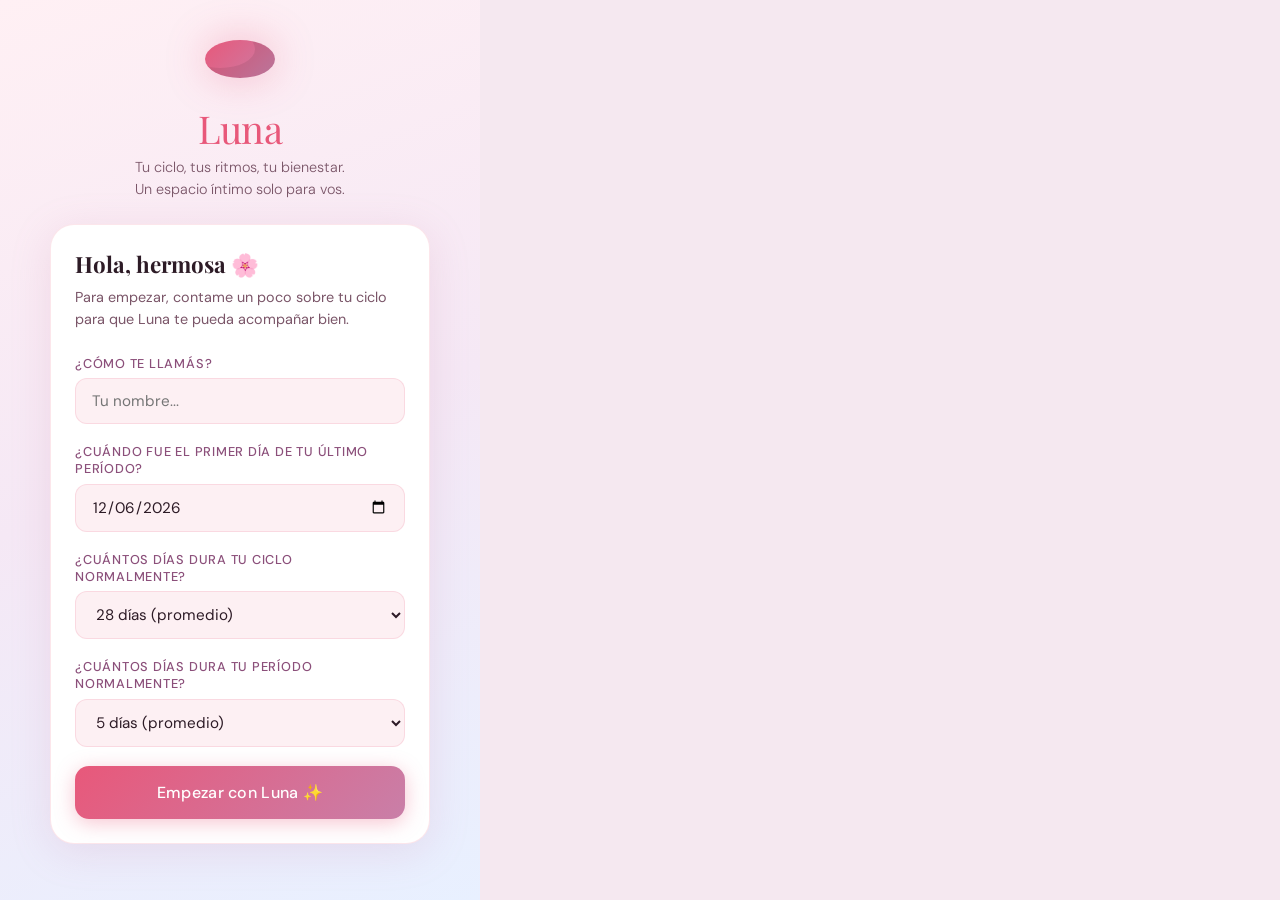
==== Downloads/luna-ciclo-app-main/index.html @ 4fe3a118 "añadimos descripcion en readme" ====
<!DOCTYPE html>
<html lang="es">
<head>
<meta charset="UTF-8">
<meta name="viewport" content="width=device-width, initial-scale=1.0, maximum-scale=1.0">
<title>Luna — Tu ciclo, tu mundo</title>
<link href="https://fonts.googleapis.com/css2?family=Playfair+Display:ital,wght@0,400;0,600;1,400&family=DM+Sans:wght@300;400;500&display=swap" rel="stylesheet">
<style>
  :root {
    --rose: #E8587A;
    --rose-light: #F2A0B4;
    --rose-pale: #FDF0F3;
    --mauve: #C97FA8;
    --mauve-deep: #8B4F7A;
    --cream: #FFF8F5;
    --warm-white: #FFFBF9;
    --text: #2D1B26;
    --text-muted: #7A5568;
    --gold: #D4A85B;
    --teal: #5BA8A0;
    --teal-light: #A8D5D1;
    --border: rgba(232,88,122,0.15);
    --shadow: 0 8px 40px rgba(201,127,168,0.18);
    --shadow-sm: 0 2px 12px rgba(201,127,168,0.12);
  }

  * { margin: 0; padding: 0; box-sizing: border-box; }

  body {
    font-family: 'DM Sans', sans-serif;
    background: var(--cream);
    color: var(--text);
    min-height: 100vh;
    overflow-x: hidden;
  }

  /* ---- SPLASH / ONBOARDING ---- */
  #splash {
    position: fixed; inset: 0;
    background: linear-gradient(160deg, #FFF0F4 0%, #F5E8F5 50%, #E8F0FF 100%);
    display: flex; flex-direction: column;
    align-items: center; justify-content: flex-start;
    z-index: 1000; padding: 1.5rem 1.2rem 2rem;
    overflow-y: auto;
    animation: fadeIn 0.6s ease;
  }
  #splash.hidden { display: none; }

  .splash-moon {
    width: 70px; height: 70px; margin-top: 1rem;
    background: linear-gradient(135deg, #E8587A, #C97FA8);
    border-radius: 50%;
    position: relative; margin-bottom: 1.5rem;
    box-shadow: 0 0 40px rgba(232,88,122,0.35), inset -20px -10px 0 rgba(0,0,0,0.08);
    animation: pulse 3s ease-in-out infinite;
  }
  @keyframes pulse { 0%,100%{transform:scale(1);box-shadow:0 0 40px rgba(232,88,122,.35),inset -20px -10px 0 rgba(0,0,0,.08)} 50%{transform:scale(1.04);box-shadow:0 0 60px rgba(232,88,122,.5),inset -20px -10px 0 rgba(0,0,0,.08)} }

  .splash-title { font-family: 'Playfair Display', serif; font-size: 2.4rem; color: var(--rose); letter-spacing: -0.02em; margin-bottom: 0.2rem; }
  .splash-sub { color: var(--text-muted); font-size: 0.9rem; font-weight: 300; margin-bottom: 1.5rem; text-align: center; line-height: 1.5; }

  .onboarding-card {
    background: white; border-radius: 24px; padding: 1.5rem;
    width: 100%; max-width: 380px;
    box-shadow: var(--shadow);
    border: 1px solid var(--border);
    margin-bottom: 1.5rem;
  }
  .onboarding-card h2 { font-family: 'Playfair Display', serif; font-size: 1.4rem; margin-bottom: 0.5rem; color: var(--text); }
  .onboarding-card p { color: var(--text-muted); font-size: 0.9rem; margin-bottom: 1.5rem; line-height: 1.5; }

  .input-group { margin-bottom: 1.2rem; }
  .input-group label { display: block; font-size: 0.8rem; font-weight: 500; color: var(--mauve-deep); margin-bottom: 0.4rem; text-transform: uppercase; letter-spacing: 0.06em; }
  .input-group input, .input-group select {
    width: 100%; padding: 0.75rem 1rem;
    border: 1.5px solid var(--border); border-radius: 12px;
    font-family: 'DM Sans', sans-serif; font-size: 0.95rem;
    color: var(--text); background: var(--rose-pale);
    outline: none; transition: border 0.2s;
  }
  .input-group input:focus, .input-group select:focus { border-color: var(--rose); background: white; }

  .btn-primary {
    width: 100%; padding: 1rem; border: none; border-radius: 14px;
    background: linear-gradient(135deg, var(--rose), var(--mauve));
    color: white; font-family: 'DM Sans', sans-serif; font-size: 1rem; font-weight: 500;
    cursor: pointer; transition: all 0.25s; letter-spacing: 0.02em;
    box-shadow: 0 4px 20px rgba(232,88,122,0.35);
  }
  .btn-primary:hover { transform: translateY(-2px); box-shadow: 0 8px 28px rgba(232,88,122,0.45); }
  .btn-primary:active { transform: translateY(0); }

  /* ---- MAIN APP ---- */
  #app { display: none; min-height: 100vh; padding-bottom: 90px; }
  #app.visible { display: block; }

  /* TOP BAR */
  .topbar {
    background: white; padding: 0.9rem 1.2rem 0.8rem;
    border-bottom: 1px solid var(--border);
    position: sticky; top: 0; z-index: 100;
    display: flex; align-items: center; justify-content: space-between;
    width: 100%;
  }
  .topbar-left { display: flex; align-items: center; gap: 0.7rem; }
  .topbar-moon { width: 34px; height: 34px; background: linear-gradient(135deg,var(--rose),var(--mauve)); border-radius: 50%; box-shadow: inset -8px -4px 0 rgba(0,0,0,0.1); }
  .topbar-title { font-family: 'Playfair Display', serif; font-size: 1.4rem; color: var(--rose); }
  .topbar-right { font-size: 0.8rem; color: var(--text-muted); text-align: right; line-height: 1.3; }
  .topbar-day { font-weight: 600; color: var(--mauve-deep); font-size: 0.95rem; }

  /* TABS */
  .tabs {
    display: flex; background: white; border-bottom: 1px solid var(--border);
    width: 100%;
  }
  .tab {
    flex: 1; display: flex; align-items: center; justify-content: center; gap: 0.4rem;
    padding: 0.75rem 0.4rem; font-size: 0.78rem; font-weight: 500;
    color: var(--text-muted); border: none; background: none; cursor: pointer;
    border-bottom: 2.5px solid transparent; transition: all 0.2s; white-space: nowrap;
    outline: none; -webkit-tap-highlight-color: transparent;
  }
  .tab .tab-icon { display: flex; align-items: center; }
  .tab .tab-icon svg { width: 18px; height: 18px; stroke: var(--text-muted); stroke-width: 1.8; fill: none; transition: stroke 0.2s; }
  .tab.active { color: var(--rose); border-bottom-color: var(--rose); background: none; }
  .tab.active .tab-icon svg { stroke: var(--rose); }
  .tab:focus { outline: none; background: none; }
  .tab:focus-visible { outline: none; background: none; }
  @media (max-width: 430px) {
    .tab { flex-direction: column; gap: 0.15rem; padding: 0.55rem 0.2rem 0.45rem; }
    .tab .tab-label { font-size: 0.62rem; letter-spacing: 0.01em; }
    .tab .tab-icon svg { width: 20px; height: 20px; }
  }

  /* SECTIONS */
  .section { display: none; padding: 1.2rem 1.2rem; animation: slideUp 0.3s ease; }
  .section.active { display: block; }
  @keyframes slideUp { from{opacity:0;transform:translateY(10px)} to{opacity:1;transform:translateY(0)} }
  @keyframes fadeIn { from{opacity:0} to{opacity:1} }

  /* CARDS */
  .card {
    background: white; border-radius: 20px; padding: 1.4rem;
    margin-bottom: 1rem; box-shadow: var(--shadow-sm);
    border: 1px solid var(--border);
  }
  .card-title { font-family: 'Playfair Display', serif; font-size: 1.1rem; color: var(--text); margin-bottom: 0.8rem; display: flex; align-items: center; gap: 0.5rem; }
  .card-title .emoji { font-size: 1.2rem; }

  /* CYCLE RING */
  .cycle-visual {
    display: flex; justify-content: center; align-items: center;
    padding: 0.2rem 0 0;
  }
  .cycle-ring-wrap { position: relative; width: 140px; height: 140px; flex-shrink: 0; }
  .cycle-ring-wrap svg { width: 140px; height: 140px; transform: rotate(-90deg); display: block; }
  .cycle-center {
    position: absolute; inset: 0; display: flex; flex-direction: column;
    align-items: center; justify-content: center; text-align: center;
  }
  .cycle-day-num { font-family: 'Playfair Display', serif; font-size: 1.7rem; color: var(--rose); line-height: 1; }
  .cycle-day-label { font-size: 0.65rem; color: var(--text-muted); font-weight: 500; text-transform: uppercase; letter-spacing: 0.08em; }
  .cycle-phase-badge {
    display: inline-block; padding: 0.25rem 0.9rem;
    border-radius: 20px; font-size: 0.78rem; font-weight: 500;
    text-align: center; margin: 0.3rem auto; letter-spacing: 0.04em;
  }

  /* PHASE COLORS */
  .phase-menstrual { background: #FFE8EC; color: #C0425E; }
  .phase-folicular { background: #FFF0E0; color: #B87020; }
  .phase-ovulacion { background: #E8F8F0; color: #2A8056; }
  .phase-lutea { background: #F0E8FF; color: #6040A0; }

  /* PREDICTION STRIP */
  .prediction-strip {
    display: flex; gap: 0.4rem; overflow-x: auto; padding: 0.5rem 0;
    scrollbar-width: none;
  }
  .prediction-strip::-webkit-scrollbar { display: none; }
  .pred-day {
    flex-shrink: 0; width: 46px; height: 60px;
    border-radius: 12px; display: flex; flex-direction: column;
    align-items: center; justify-content: center; gap: 0.15rem;
    font-size: 0.7rem; cursor: pointer; transition: transform 0.15s;
    border: 2px solid transparent;
  }
  .pred-day:hover { transform: scale(1.05); }
  .pred-day.today { border-color: var(--rose); }
  .pred-day .pd-num { font-weight: 600; font-size: 0.85rem; }
  .pred-day .pd-dot { width: 6px; height: 6px; border-radius: 50%; }
  .pred-menstrual { background: #FFE8EC; }
  .pred-folicular { background: #FFF5E8; }
  .pred-ovulacion { background: #E8F5EE; }
  .pred-lutea { background: #F2EEFF; }
  .pred-fertile { background: #E0F8F0; border-color: #2A8056 !important; }

  /* SYMPTOM GRID */
  .symptom-grid { display: grid; grid-template-columns: repeat(3, 1fr); gap: 0.6rem; }
  .symptom-btn {
    padding: 0.7rem 0.3rem; border-radius: 14px; border: 1.5px solid var(--border);
    background: var(--rose-pale); text-align: center; cursor: pointer;
    font-size: 0.75rem; color: var(--text-muted); transition: all 0.2s;
    font-family: 'DM Sans', sans-serif;
  }
  .symptom-btn .sym-icon { font-size: 1.4rem; display: block; margin-bottom: 0.2rem; }
  .symptom-btn.selected { background: var(--rose); border-color: var(--rose); color: white; }
  .symptom-btn:hover:not(.selected) { border-color: var(--rose-light); }

  /* MOOD */
  .mood-row { display: flex; justify-content: space-around; padding: 0.5rem 0; }
  .mood-btn { display: flex; flex-direction: column; align-items: center; gap: 0.3rem; cursor: pointer; padding: 0.5rem; border-radius: 12px; transition: all 0.2s; border: 2px solid transparent; }
  .mood-btn .mood-icon { font-size: 2rem; }
  .mood-btn .mood-label { font-size: 0.65rem; color: var(--text-muted); font-weight: 500; }
  .mood-btn.selected { background: var(--rose-pale); border-color: var(--rose); }

  /* FLOW */
  .flow-row { display: flex; gap: 0.6rem; }
  .flow-btn { flex: 1; padding: 0.7rem; border-radius: 12px; border: 1.5px solid var(--border); background: var(--rose-pale); text-align: center; cursor: pointer; font-size: 0.8rem; color: var(--text-muted); transition: all 0.2s; font-family: 'DM Sans', sans-serif; }
  .flow-btn.selected { background: var(--rose); border-color: var(--rose); color: white; }

  /* NOTES */
  .notes-area {
    width: 100%; border: 1.5px solid var(--border); border-radius: 12px;
    padding: 0.8rem; font-family: 'DM Sans', sans-serif; font-size: 0.9rem;
    resize: none; outline: none; color: var(--text); background: var(--rose-pale);
    transition: border 0.2s;
  }
  .notes-area:focus { border-color: var(--rose); background: white; }

  /* SAVE BTN */
  .btn-save {
    width: 100%; padding: 0.9rem; border: none; border-radius: 14px;
    background: linear-gradient(135deg, var(--rose), var(--mauve));
    color: white; font-family: 'DM Sans', sans-serif; font-size: 0.95rem; font-weight: 500;
    cursor: pointer; transition: all 0.2s; margin-top: 0.5rem;
    box-shadow: 0 4px 16px rgba(232,88,122,0.3);
  }
  .btn-save:hover { transform: translateY(-1px); }

  /* AI CHAT */
  .ai-chat-wrap { display: flex; flex-direction: column; height: calc(100vh - 180px); }
  .chat-messages { flex: 1; overflow-y: auto; display: flex; flex-direction: column; gap: 0.8rem; padding: 0.5rem 0; scrollbar-width: thin; scrollbar-color: var(--rose-light) transparent; }
  .msg { max-width: 88%; padding: 0.9rem 1.1rem; border-radius: 18px; font-size: 0.88rem; line-height: 1.55; }
  .msg.ai { background: white; border: 1px solid var(--border); color: var(--text); border-radius: 18px 18px 18px 4px; align-self: flex-start; box-shadow: var(--shadow-sm); }
  .msg.user { background: linear-gradient(135deg,var(--rose),var(--mauve)); color: white; border-radius: 18px 18px 4px 18px; align-self: flex-end; }
  .msg.ai .ai-label { font-size: 0.7rem; color: var(--rose); font-weight: 600; text-transform: uppercase; letter-spacing: 0.08em; margin-bottom: 0.3rem; display: flex; align-items: center; gap: 0.3rem; }
  .typing { display: flex; gap: 4px; align-items: center; padding: 0.6rem 0.8rem; }
  .typing span { width: 7px; height: 7px; background: var(--rose-light); border-radius: 50%; animation: bounce 1.2s infinite; }
  .typing span:nth-child(2) { animation-delay: 0.2s; }
  .typing span:nth-child(3) { animation-delay: 0.4s; }
  @keyframes bounce { 0%,60%,100%{transform:translateY(0)} 30%{transform:translateY(-8px)} }

  .chat-input-wrap { display: flex; gap: 0.6rem; padding-top: 0.8rem; border-top: 1px solid var(--border); }
  .chat-input {
    flex: 1; padding: 0.75rem 1rem; border: 1.5px solid var(--border); border-radius: 50px;
    font-family: 'DM Sans', sans-serif; font-size: 0.9rem; outline: none;
    color: var(--text); background: var(--rose-pale); transition: border 0.2s;
  }
  .chat-input:focus { border-color: var(--rose); background: white; }
  .chat-send {
    width: 44px; height: 44px; border-radius: 50%; border: none;
    background: linear-gradient(135deg,var(--rose),var(--mauve));
    color: white; font-size: 1.1rem; cursor: pointer; transition: transform 0.15s;
    display: flex; align-items: center; justify-content: center;
    box-shadow: 0 3px 12px rgba(232,88,122,0.4);
    flex-shrink: 0;
  }
  .chat-send:hover { transform: scale(1.08); }

  /* QUICK QUESTIONS */
  .quick-qs { display: flex; flex-wrap: wrap; gap: 0.5rem; margin-bottom: 0.8rem; }
  .quick-q { padding: 0.4rem 0.85rem; border-radius: 20px; border: 1.5px solid var(--rose-light); background: var(--rose-pale); font-size: 0.75rem; color: var(--rose); cursor: pointer; transition: all 0.2s; font-family: 'DM Sans', sans-serif; }
  .quick-q:hover { background: var(--rose); color: white; border-color: var(--rose); }

  /* CALENDAR */
  .cal-header { display: flex; align-items: center; justify-content: space-between; margin-bottom: 1rem; }
  .cal-nav { background: none; border: 1.5px solid var(--border); border-radius: 8px; width: 32px; height: 32px; cursor: pointer; font-size: 1rem; color: var(--text-muted); display: flex; align-items: center; justify-content: center; transition: all 0.2s; }
  .cal-nav:hover { border-color: var(--rose); color: var(--rose); }
  .cal-month { font-family: 'Playfair Display', serif; font-size: 1.1rem; }
  .cal-grid { display: grid; grid-template-columns: repeat(7, 1fr); gap: 0.25rem; }
  .cal-dow { text-align: center; font-size: 0.7rem; font-weight: 600; color: var(--text-muted); padding: 0.3rem 0; text-transform: uppercase; letter-spacing: 0.05em; }
  .cal-d {
    aspect-ratio: 1; border-radius: 50%; display: flex; align-items: center; justify-content: center;
    font-size: 0.8rem; cursor: pointer; transition: all 0.2s; position: relative;
  }
  .cal-d:hover { background: var(--rose-pale); }
  .cal-d.today { font-weight: 700; color: var(--rose); }
  .cal-d.today::after { content:''; position:absolute; bottom:3px; left:50%; transform:translateX(-50%); width:5px; height:5px; border-radius:50%; background:var(--rose); }
  .cal-d.menstrual { background: #FFE0E8; color: #C0425E; border-radius: 50%; }
  .cal-d.ovulacion { background: #D8F5EB; color: #2A8056; }
  .cal-d.fertile { background: #EAF8F3; color: #3AA070; }
  .cal-d.lutea { background: #EEE8FF; color: #6040A0; }
  .cal-d.folicular { background: #FFF3E0; color: #B87020; }
  .cal-d.empty { pointer-events: none; }

  /* LEGEND */
  .legend { display: flex; flex-wrap: wrap; gap: 0.6rem; margin-top: 0.8rem; }
  .legend-item { display: flex; align-items: center; gap: 0.35rem; font-size: 0.72rem; color: var(--text-muted); }
  .legend-dot { width: 10px; height: 10px; border-radius: 50%; }

  /* BOTTOM NAV */
  .bottom-nav {
    position: fixed; bottom: 0; left: 0; right: 0;
    background: white; border-top: 1px solid var(--border);
    display: flex; align-items: center; justify-content: space-around;
    padding: 0.6rem 0 max(0.6rem, env(safe-area-inset-bottom));
    z-index: 100; box-shadow: 0 -4px 20px rgba(201,127,168,0.1);
  }
  .nav-btn { display: flex; flex-direction: column; align-items: center; gap: 0.2rem; padding: 0.3rem 0.8rem; cursor: pointer; border: none; background: none; }
  .nav-btn .nav-icon { font-size: 1.4rem; }
  .nav-btn .nav-label { font-size: 0.65rem; color: var(--text-muted); font-weight: 500; font-family: 'DM Sans', sans-serif; }
  .nav-btn.active .nav-label { color: var(--rose); }
  .nav-btn.active .nav-icon { filter: saturate(2); }

  /* INSIGHTS */
  .insight-row { display: flex; gap: 0.7rem; margin-bottom: 0.7rem; }
  .insight-box { flex: 1; background: var(--rose-pale); border-radius: 14px; padding: 1rem; text-align: center; }
  .insight-box .ib-val { font-family: 'Playfair Display', serif; font-size: 1.8rem; color: var(--rose); }
  .insight-box .ib-label { font-size: 0.72rem; color: var(--text-muted); margin-top: 0.2rem; }

  .tip-card { background: linear-gradient(135deg, #FFF0F8, #F5EEFF); border-radius: 16px; padding: 1.1rem; border: 1px solid rgba(201,127,168,0.2); margin-bottom: 0.8rem; }
  .tip-card .tip-title { font-weight: 600; font-size: 0.85rem; color: var(--mauve-deep); margin-bottom: 0.3rem; display: flex; align-items: center; gap: 0.4rem; }
  .tip-card .tip-text { font-size: 0.83rem; color: var(--text-muted); line-height: 1.5; }

  /* PERIOD LOG */
  .period-log-form { display: flex; flex-direction: column; gap: 1rem; }
  .log-section-title { font-size: 0.8rem; font-weight: 600; color: var(--mauve-deep); text-transform: uppercase; letter-spacing: 0.07em; margin-bottom: 0.4rem; }

  /* TOAST */
  .toast {
    position: fixed; bottom: 100px; left: 50%; transform: translateX(-50%) translateY(10px);
    background: var(--text); color: white; padding: 0.7rem 1.4rem; border-radius: 50px;
    font-size: 0.85rem; z-index: 999; opacity: 0; transition: all 0.3s; pointer-events: none;
    white-space: nowrap;
  }
  .toast.show { opacity: 1; transform: translateX(-50%) translateY(0); }

  /* SCROLLBAR */
  ::-webkit-scrollbar { width: 4px; }
  ::-webkit-scrollbar-track { background: transparent; }
  ::-webkit-scrollbar-thumb { background: var(--rose-light); border-radius: 2px; }

  /* RESPONSIVE MAX WIDTH */
  .app-inner { max-width: 480px; margin: 0 auto; }
  .topbar, .tabs { width: 100%; max-width: 100%; position: sticky; left: 0; transform: none; }
  .bottom-nav { width: 100%; max-width: 100%; left: 0; transform: none; }
  body { display: block; }
  #splash { max-width: 100%; }
  @media (min-width: 500px) {
    body { background: #F5E8F0; display: flex; justify-content: center; }
    #app { background: var(--cream); max-width: 480px; }
    .topbar, .tabs { max-width: 480px; }
    .bottom-nav { max-width: 480px; left: 50%; transform: translateX(-50%); }
    #splash { max-width: 480px; }
  }
</style>
</head>
<body>

<!-- SPLASH / ONBOARDING -->
<div id="splash">
  <div class="splash-moon"></div>
  <div class="splash-title">Luna</div>
  <div class="splash-sub">Tu ciclo, tus ritmos, tu bienestar.<br>Un espacio íntimo solo para vos.</div>
  <div class="onboarding-card">
    <h2>Hola, hermosa 🌸</h2>
    <p>Para empezar, contame un poco sobre tu ciclo para que Luna te pueda acompañar bien.</p>
    <div class="input-group">
      <label>¿Cómo te llamás?</label>
      <input type="text" id="ob-name" placeholder="Tu nombre...">
    </div>
    <div class="input-group">
      <label>¿Cuándo fue el primer día de tu último período?</label>
      <input type="date" id="ob-last-period">
    </div>
    <div class="input-group">
      <label>¿Cuántos días dura tu ciclo normalmente?</label>
      <select id="ob-cycle-length">
        <option value="">Seleccionar...</option>
        <option value="21">21 días</option>
        <option value="22">22 días</option>
        <option value="23">23 días</option>
        <option value="24">24 días</option>
        <option value="25">25 días</option>
        <option value="26">26 días</option>
        <option value="27">27 días</option>
        <option value="28" selected>28 días (promedio)</option>
        <option value="29">29 días</option>
        <option value="30">30 días</option>
        <option value="31">31 días</option>
        <option value="32">32 días</option>
        <option value="33">33 días</option>
        <option value="34">34 días</option>
        <option value="35">35 días</option>
      </select>
    </div>
    <div class="input-group">
      <label>¿Cuántos días dura tu período normalmente?</label>
      <select id="ob-period-length">
        <option value="3">3 días</option>
        <option value="4">4 días</option>
        <option value="5" selected>5 días (promedio)</option>
        <option value="6">6 días</option>
        <option value="7">7 días</option>
      </select>
    </div>
    <button class="btn-primary" onclick="startApp()">Empezar con Luna ✨</button>
  </div>
</div>

<!-- MAIN APP -->
<div id="app">
  <div class="app-inner">

    <!-- TOP BAR -->
    <div class="topbar">
      <div class="topbar-left">
        <div class="topbar-moon"></div>
        <div class="topbar-title">Luna</div>
      </div>
      <div class="topbar-right">
        <div class="topbar-day" id="tb-day">Día 1 del ciclo</div>
        <div id="tb-phase" style="font-size:0.75rem; color:var(--mauve)"></div>
      </div>
    </div>

    <!-- TABS -->
    <div class="tabs">
      <button class="tab active" onclick="switchTab('hoy')">
        <span class="tab-icon"><svg viewBox="0 0 24 24" xmlns="http://www.w3.org/2000/svg"><circle cx="12" cy="12" r="5"/><line x1="12" y1="1" x2="12" y2="3"/><line x1="12" y1="21" x2="12" y2="23"/><line x1="4.22" y1="4.22" x2="5.64" y2="5.64"/><line x1="18.36" y1="18.36" x2="19.78" y2="19.78"/><line x1="1" y1="12" x2="3" y2="12"/><line x1="21" y1="12" x2="23" y2="12"/><line x1="4.22" y1="19.78" x2="5.64" y2="18.36"/><line x1="18.36" y1="5.64" x2="19.78" y2="4.22"/></svg></span>
        <span class="tab-label">Hoy</span>
      </button>
      <button class="tab" onclick="switchTab('registro')">
        <span class="tab-icon"><svg viewBox="0 0 24 24" xmlns="http://www.w3.org/2000/svg"><path d="M11 4H4a2 2 0 0 0-2 2v14a2 2 0 0 0 2 2h14a2 2 0 0 0 2-2v-7"/><path d="M18.5 2.5a2.121 2.121 0 0 1 3 3L12 15l-4 1 1-4 9.5-9.5z"/></svg></span>
        <span class="tab-label">Registro</span>
      </button>
      <button class="tab" onclick="switchTab('calendario')">
        <span class="tab-icon"><svg viewBox="0 0 24 24" xmlns="http://www.w3.org/2000/svg"><rect x="3" y="4" width="18" height="18" rx="2" ry="2"/><line x1="16" y1="2" x2="16" y2="6"/><line x1="8" y1="2" x2="8" y2="6"/><line x1="3" y1="10" x2="21" y2="10"/></svg></span>
        <span class="tab-label">Calendario</span>
      </button>
      <button class="tab" onclick="switchTab('luna-ia')">
        <span class="tab-icon"><svg viewBox="0 0 24 24" xmlns="http://www.w3.org/2000/svg"><path d="M12 2l2.09 6.26L20.18 9l-5 4.27L16.82 20 12 16.77 7.18 20l1.64-6.73L3.82 9l6.09-.74L12 2z" stroke-linejoin="round"/></svg></span>
        <span class="tab-label">Luna IA</span>
      </button>
      <button class="tab" onclick="switchTab('insights')">
        <span class="tab-icon"><svg viewBox="0 0 24 24" xmlns="http://www.w3.org/2000/svg"><path d="M20.84 4.61a5.5 5.5 0 0 0-7.78 0L12 5.67l-1.06-1.06a5.5 5.5 0 0 0-7.78 7.78l1.06 1.06L12 21.23l7.78-7.78 1.06-1.06a5.5 5.5 0 0 0 0-7.78z"/></svg></span>
        <span class="tab-label">Mi ciclo</span>
      </button>
    </div>

    <!-- ===== HOY ===== -->
    <div id="tab-hoy" class="section active">

      <!-- CYCLE RING -->
      <div class="card" style="text-align:center;padding:0.8rem 1.2rem">
        <div class="cycle-visual">
          <div class="cycle-ring-wrap">
            <svg viewBox="0 0 200 200">
              <circle cx="100" cy="100" r="80" fill="none" stroke="#F5E8EE" stroke-width="14"/>
              <circle id="ring-progress" cx="100" cy="100" r="80" fill="none" stroke="url(#ringGrad)" stroke-width="14" stroke-linecap="round" stroke-dasharray="502" stroke-dashoffset="502"/>
              <defs>
                <linearGradient id="ringGrad" x1="0%" y1="0%" x2="100%" y2="0%">
                  <stop offset="0%" style="stop-color:#E8587A"/>
                  <stop offset="100%" style="stop-color:#C97FA8"/>
                </linearGradient>
              </defs>
            </svg>
            <div class="cycle-center">
              <div class="cycle-day-num" id="ring-day">1</div>
              <div class="cycle-day-label">día del ciclo</div>
            </div>
          </div>
        </div>
        <div id="phase-badge" class="cycle-phase-badge phase-menstrual">🌑 Menstrual</div>
        <p id="phase-desc" style="font-size:0.82rem;color:var(--text-muted);margin-top:0.3rem;line-height:1.5;padding:0 0.5rem"></p>
      </div>

      <!-- NEXT EVENTS -->
      <div class="card">
        <div class="card-title"><span class="emoji">📍</span> Próximos eventos</div>
        <div id="next-events" style="display:flex;flex-direction:column;gap:0.6rem"></div>
      </div>

      <!-- TIPS DEL DÍA -->
      <div class="card">
        <div class="card-title"><span class="emoji">💡</span> Consejos para hoy</div>
        <div id="daily-tips"></div>
      </div>

      <!-- FRANJA CALENDARIO -->
      <div class="card">
        <div class="card-title"><span class="emoji">📆</span> Próximos 14 días</div>
        <div class="prediction-strip" id="pred-strip"></div>
        <div class="legend" style="margin-top:0.8rem">
          <div class="legend-item"><div class="legend-dot" style="background:#FFE0E8"></div> Período</div>
          <div class="legend-item"><div class="legend-dot" style="background:#FFF3E0"></div> Folicular</div>
          <div class="legend-item"><div class="legend-dot" style="background:#D8F5EB;border:2px solid #2A8056"></div> Fértil</div>
          <div class="legend-item"><div class="legend-dot" style="background:#D8F5EB"></div> Ovulación</div>
          <div class="legend-item"><div class="legend-dot" style="background:#EEE8FF"></div> Lútea</div>
        </div>
      </div>

    </div><!-- /hoy -->

    <!-- ===== REGISTRO ===== -->
    <div id="tab-registro" class="section">
      <div class="card">
        <div class="card-title"><span class="emoji">🩸</span> ¿Estás en tu período hoy?</div>
        <div class="log-section-title">Flujo</div>
        <div class="flow-row" id="flow-btns">
          <button class="flow-btn" onclick="selectFlow(this,'ninguno')">Sin período</button>
          <button class="flow-btn" onclick="selectFlow(this,'leve')">🩸 Leve</button>
          <button class="flow-btn" onclick="selectFlow(this,'moderado')">🩸🩸 Moderado</button>
          <button class="flow-btn" onclick="selectFlow(this,'intenso')">🩸🩸🩸 Intenso</button>
        </div>
      </div>

      <div class="card">
        <div class="card-title"><span class="emoji">😊</span> ¿Cómo te sentís emocionalmente?</div>
        <div class="mood-row" id="mood-btns">
          <div class="mood-btn" onclick="selectMood(this,'feliz')"><div class="mood-icon">😊</div><div class="mood-label">Feliz</div></div>
          <div class="mood-btn" onclick="selectMood(this,'tranquila')"><div class="mood-icon">😌</div><div class="mood-label">Tranquila</div></div>
          <div class="mood-btn" onclick="selectMood(this,'ansiosa')"><div class="mood-icon">😰</div><div class="mood-label">Ansiosa</div></div>
          <div class="mood-btn" onclick="selectMood(this,'irritable')"><div class="mood-icon">😤</div><div class="mood-label">Irritable</div></div>
          <div class="mood-btn" onclick="selectMood(this,'triste')"><div class="mood-icon">😢</div><div class="mood-label">Triste</div></div>
          <div class="mood-btn" onclick="selectMood(this,'energica')"><div class="mood-icon">⚡</div><div class="mood-label">Enérgica</div></div>
        </div>
      </div>

      <div class="card">
        <div class="card-title"><span class="emoji">🩺</span> Síntomas físicos</div>
        <div class="symptom-grid" id="symptom-grid">
          <button class="symptom-btn" onclick="toggleSym(this,'dolorcabeza')"><span class="sym-icon">🤕</span>Dolor de cabeza</button>
          <button class="symptom-btn" onclick="toggleSym(this,'calambre')"><span class="sym-icon">⚡</span>Cólicos</button>
          <button class="symptom-btn" onclick="toggleSym(this,'hinchada')"><span class="sym-icon">🫧</span>Hinchazón</button>
          <button class="symptom-btn" onclick="toggleSym(this,'senos')"><span class="sym-icon">💗</span>Sensibilidad senos</button>
          <button class="symptom-btn" onclick="toggleSym(this,'fatiga')"><span class="sym-icon">😴</span>Fatiga</button>
          <button class="symptom-btn" onclick="toggleSym(this,'nausea')"><span class="sym-icon">🤢</span>Náuseas</button>
          <button class="symptom-btn" onclick="toggleSym(this,'acne')"><span class="sym-icon">🔴</span>Acné</button>
          <button class="symptom-btn" onclick="toggleSym(this,'insomnio')"><span class="sym-icon">🌙</span>Insomnio</button>
          <button class="symptom-btn" onclick="toggleSym(this,'apetito')"><span class="sym-icon">🍫</span>Antojos</button>
        </div>
      </div>

      <div class="card">
        <div class="card-title"><span class="emoji">📝</span> Notas del día</div>
        <textarea class="notes-area" id="daily-notes" rows="3" placeholder="¿Algo especial que quieras recordar de hoy?"></textarea>
      </div>

      <div class="card" style="padding:0.8rem 1.4rem">
        <button class="btn-save" onclick="saveLog()">💾 Guardar registro del día</button>
      </div>
    </div><!-- /registro -->

    <!-- ===== CALENDARIO ===== -->
    <div id="tab-calendario" class="section">
      <div class="card">
        <div class="cal-header">
          <button class="cal-nav" onclick="changeMonth(-1)">‹</button>
          <div class="cal-month" id="cal-month-label"></div>
          <button class="cal-nav" onclick="changeMonth(1)">›</button>
        </div>
        <div class="cal-grid" id="cal-grid"></div>
        <div class="legend">
          <div class="legend-item"><div class="legend-dot" style="background:#FFE0E8"></div> Período</div>
          <div class="legend-item"><div class="legend-dot" style="background:#FFF3E0"></div> Folicular</div>
          <div class="legend-item"><div class="legend-dot" style="background:#EAF8F3;border:1.5px solid #3AA070"></div> Fértil</div>
          <div class="legend-item"><div class="legend-dot" style="background:#D8F5EB"></div> Ovulación</div>
          <div class="legend-item"><div class="legend-dot" style="background:#EEE8FF"></div> Lútea</div>
        </div>
      </div>

      <!-- PERIOD LOGGER -->
      <div class="card">
        <div class="card-title"><span class="emoji">🩸</span> Registrar período</div>
        <p style="font-size:0.82rem;color:var(--text-muted);margin-bottom:1rem">¿Empezaste o terminaste tu período en una fecha específica?</p>
        <div class="period-log-form">
          <div class="input-group">
            <label>Inicio del período</label>
            <input type="date" id="period-start-input">
          </div>
          <div class="input-group">
            <label>Fin del período (si ya terminó)</label>
            <input type="date" id="period-end-input">
          </div>
          <button class="btn-save" onclick="logPeriod()">Registrar período</button>
        </div>
      </div>
    </div><!-- /calendario -->

    <!-- ===== LUNA IA ===== -->
    <div id="tab-luna-ia" class="section">
      <div class="ai-chat-wrap">
        <div class="quick-qs" id="quick-qs">
          <button class="quick-q" onclick="quickAsk('¿Cómo me siento en mi fase actual?')">¿Cómo me siento en mi fase?</button>
          <button class="quick-q" onclick="quickAsk('¿Qué puedo comer hoy para sentirme mejor?')">Consejos de alimentación</button>
          <button class="quick-q" onclick="quickAsk('¿Cuándo es mi próxima ovulación?')">Mi próxima ovulación</button>
          <button class="quick-q" onclick="quickAsk('¿Qué ejercicios me convienen ahora?')">Ejercicios para hoy</button>
          <button class="quick-q" onclick="quickAsk('Tengo cólicos, ¿qué puedo hacer?')">Tengo cólicos 😣</button>
          <button class="quick-q" onclick="quickAsk('¿Cómo afecta mi ciclo a mi libido?')">Ciclo y libido</button>
        </div>
        <div class="chat-messages" id="chat-messages"></div>
        <div class="chat-input-wrap">
          <input class="chat-input" id="chat-input" placeholder="Preguntame lo que quieras..." onkeydown="if(event.key==='Enter')sendChat()">
          <button class="chat-send" onclick="sendChat()">➤</button>
        </div>
      </div>
    </div><!-- /luna-ia -->

    <!-- ===== INSIGHTS ===== -->
    <div id="tab-insights" class="section">
      <div class="card">
        <div class="card-title"><span class="emoji">💜</span> Tu ciclo en números</div>
        <div class="insight-row">
          <div class="insight-box"><div class="ib-val" id="ins-cycle">28</div><div class="ib-label">días de ciclo</div></div>
          <div class="insight-box"><div class="ib-val" id="ins-period">5</div><div class="ib-label">días de período</div></div>
          <div class="insight-box"><div class="ib-val" id="ins-day">1</div><div class="ib-label">día actual</div></div>
        </div>
      </div>

      <div class="card">
        <div class="card-title"><span class="emoji">🗓️</span> Próximas fechas clave</div>
        <div id="key-dates"></div>
      </div>

      <div class="card">
        <div class="card-title"><span class="emoji">🌟</span> Entendé tu ciclo</div>
        <div id="phase-edu"></div>
      </div>

    </div><!-- /insights -->

  </div><!-- /app-inner -->
</div><!-- /app -->

<div class="toast" id="toast"></div>

<script>
// ===================== STATE =====================
let state = {
  name: '',
  lastPeriod: null,
  cycleLength: 28,
  periodLength: 5,
  logs: {},        // date -> {flow, mood, symptoms, notes}
  periods: [],     // [{start, end}]
  calMonth: new Date()
};

let selectedFlow = '';
let selectedMood = '';
let selectedSymptoms = [];
let chatHistory = [];

// ===================== ONBOARDING =====================
function startApp() {
  const name = document.getElementById('ob-name').value.trim();
  const lp = document.getElementById('ob-last-period').value;
  const cl = document.getElementById('ob-cycle-length').value;
  const pl = document.getElementById('ob-period-length').value;

  if (!name || !lp || !cl) { showToast('Completá todos los campos 🌸'); return; }

  state.name = name;
  state.lastPeriod = new Date(lp + 'T12:00:00');
  state.cycleLength = parseInt(cl);
  state.periodLength = parseInt(pl);

  // Save
  localStorage.setItem('lunaState', JSON.stringify({
    name: state.name,
    lastPeriod: state.lastPeriod.toISOString(),
    cycleLength: state.cycleLength,
    periodLength: state.periodLength,
    logs: state.logs,
    periods: state.periods
  }));

  document.getElementById('splash').classList.add('hidden');
  document.getElementById('app').classList.add('visible');
  initApp();
}

function loadState() {
  const saved = localStorage.getItem('lunaState');
  if (!saved) return false;
  const s = JSON.parse(saved);
  state.name = s.name;
  state.lastPeriod = new Date(s.lastPeriod);
  state.cycleLength = s.cycleLength;
  state.periodLength = s.periodLength;
  state.logs = s.logs || {};
  state.periods = s.periods || [];
  return true;
}

function saveState() {
  localStorage.setItem('lunaState', JSON.stringify({
    name: state.name,
    lastPeriod: state.lastPeriod.toISOString(),
    cycleLength: state.cycleLength,
    periodLength: state.periodLength,
    logs: state.logs,
    periods: state.periods
  }));
}

// ===================== CYCLE MATH =====================
function getDayOfCycle(date) {
  const lp = new Date(state.lastPeriod);
  lp.setHours(0,0,0,0);
  const d = new Date(date);
  d.setHours(0,0,0,0);
  let diff = Math.floor((d - lp) / 86400000);
  // Modulo to current cycle
  diff = ((diff % state.cycleLength) + state.cycleLength) % state.cycleLength;
  return diff + 1; // 1-indexed
}

function getPhase(dayOfCycle) {
  const pl = state.periodLength;
  const cl = state.cycleLength;
  const ovDay = Math.round(cl / 2) - 2; // ovulation around middle
  const fertStart = ovDay - 4;
  const fertEnd = ovDay + 1;
  const lutStart = ovDay + 2;

  if (dayOfCycle <= pl) return 'menstrual';
  if (dayOfCycle < fertStart) return 'folicular';
  if (dayOfCycle >= fertStart && dayOfCycle <= fertEnd) return 'fertile';
  if (dayOfCycle === ovDay || dayOfCycle === ovDay+1) return 'ovulacion';
  return 'lutea';
}

function getPhaseForDate(date) {
  return getPhase(getDayOfCycle(date));
}

function getPhaseInfo(phase) {
  const phases = {
    menstrual: {
      label: '🌑 Menstrual', badge: 'phase-menstrual',
      desc: 'Tu cuerpo se renueva. Es momento de descansar y de conectar con tus necesidades. Sé gentil con vos misma.',
      tips: [
        { icon: '🛁', title: 'Baño cálido', text: 'El calor relaja los cólicos. Un baño largo con sales o una bolsa de agua caliente en el vientre pueden ayudarte mucho.' },
        { icon: '🍫', title: 'Antojos conscientes', text: 'Es normal querer chocolate o dulces. Optá por chocolate amargo 70%+ que tiene magnesio y ayuda con los cólicos.' },
        { icon: '🧘', title: 'Movimiento suave', text: 'Yoga restaurativo, caminatas cortas o estiramientos suaves son ideales. Tu cuerpo pide calma, no intensidad.' },
        { icon: '💧', title: 'Hidratación', text: 'Tomá mucha agua e infusiones de jengibre o manzanilla para aliviar la inflamación.' }
      ]
    },
    folicular: {
      label: '🌒 Folicular', badge: 'phase-folicular',
      desc: 'Los estrógenos suben y con ellos tu energía y tu claridad mental. Es tu fase de nuevos comienzos.',
      tips: [
        { icon: '🚀', title: 'Proyectos nuevos', text: 'Tu mente está afilada y creativa. Ideal para empezar proyectos, aprender cosas nuevas o tomar decisiones importantes.' },
        { icon: '🥗', title: 'Alimentos frescos', text: 'Vegetales crucíferos como brócoli y repollitos ayudan a procesar los estrógenos. Añadí semillas de lino a tu dieta.' },
        { icon: '💪', title: 'Entrená más fuerte', text: 'Tu resistencia y fuerza están en aumento. Es buen momento para cardio, pesas o clases grupales.' },
        { icon: '🌸', title: 'Socializar', text: 'Tu comunicación fluye mejor. Aprovechá para encuentros sociales, reuniones de trabajo o citas.' }
      ]
    },
    fertile: {
      label: '🌿 Ventana Fértil', badge: 'phase-ovulacion',
      desc: 'Estás en tu ventana fértil. Si querés quedar embarazada, este es el momento. Si no, tené precaución.',
      tips: [
        { icon: '💕', title: 'Mayor deseo', text: 'Es normal sentir más deseo sexual. Tu cuerpo está biológicamente preparado para la reproducción.' },
        { icon: '🌡️', title: 'Temperatura basal', text: 'Si medís tu temperatura basal, notarás que sube levemente justo después de ovular.' },
        { icon: '🥚', title: 'Moco cervical', text: 'Un flujo transparente y elástico (como clara de huevo) es señal de fertilidad alta.' },
        { icon: '⚡', title: 'Energía al máximo', text: 'Aprovechá el peak de energía y confianza. Estás en tu momento más radiante.' }
      ]
    },
    ovulacion: {
      label: '🌕 Ovulación', badge: 'phase-ovulacion',
      desc: 'Tu pico hormonal. Te sentís segura, radiante y conectada. ¡Es tu superpoder mensual!',
      tips: [
        { icon: '✨', title: 'Momento de brillar', text: 'Tu confianza y carisma están al máximo. Ideal para presentaciones, entrevistas o fechas especiales.' },
        { icon: '🏃', title: 'Entrenamiento intenso', text: 'Estás en tu pico físico. Es el mejor momento para HIIT, competencias o entrenamientos exigentes.' },
        { icon: '🥑', title: 'Alimentos antiinflamatorios', text: 'Aguacate, salmón y nueces apoyan la salud hormonal durante la ovulación.' },
        { icon: '💬', title: 'Conversaciones importantes', text: 'Tu empatía y comunicación están en su punto más alto. Es buen momento para hablar de cosas difíciles.' }
      ]
    },
    lutea: {
      label: '🌗 Lútea', badge: 'phase-lutea',
      desc: 'La progesterona sube y tu cuerpo se prepara. Podés sentirte más introvertida o sensible, y eso es perfectamente normal.',
      tips: [
        { icon: '🧠', title: 'Trabajo profundo', text: 'Aunque el carisma baja, tu capacidad analítica y atención al detalle están altas. Ideal para trabajo creativo solitario.' },
        { icon: '🍌', title: 'Magnesio y B6', text: 'Plátanos, espinaca y chocolate amargo ayudan con el SPM. Reducí el café y el alcohol.' },
        { icon: '🛌', title: 'Priorizar el sueño', text: 'Tu temperatura corporal sube un poco, lo que puede afectar el sueño. Ventilá el cuarto y dormite más temprano.' },
        { icon: '💆', title: 'Cuidado personal', text: 'Es tu fase más introspectiva. Un baño largo, un libro, una serie o tiempo con vos misma es exactamente lo que necesitás.' }
      ]
    }
  };
  return phases[phase] || phases.folicular;
}

// ===================== INIT =====================
function initApp() {
  updateTopBar();
  renderHoy();
  renderCalendar();
  renderInsights();
  initChat();
}

function updateTopBar() {
  const today = new Date();
  const dayNum = getDayOfCycle(today);
  const phase = getPhase(dayNum);
  const pi = getPhaseInfo(phase);
  document.getElementById('tb-day').textContent = `Día ${dayNum} del ciclo`;
  document.getElementById('tb-phase').textContent = pi.label;
}

// ===================== HOY =====================
function renderHoy() {
  const today = new Date();
  const dayNum = getDayOfCycle(today);
  const phase = getPhase(dayNum);
  const pi = getPhaseInfo(phase);
  const cl = state.cycleLength;

  // Ring
  const pct = dayNum / cl;
  const circumference = 2 * Math.PI * 80;
  const offset = circumference - (pct * circumference);
  document.getElementById('ring-progress').style.strokeDashoffset = offset;
  document.getElementById('ring-day').textContent = dayNum;

  // Badge & desc
  const badge = document.getElementById('phase-badge');
  badge.textContent = pi.label;
  badge.className = 'cycle-phase-badge ' + pi.badge;
  document.getElementById('phase-desc').textContent = pi.desc;

  // Next events
  renderNextEvents(today, dayNum, cl);

  // Tips
  renderTips(pi.tips);

  // Prediction strip
  renderPredStrip(today);
}

function renderNextEvents(today, dayNum, cl) {
  const el = document.getElementById('next-events');
  el.innerHTML = '';
  const pl = state.periodLength;
  const ovDay = Math.round(cl / 2) - 2;
  const fertStart = ovDay - 4;

  const events = [];
  // Next period
  const daysToNextPeriod = cl - dayNum + 1;
  events.push({ icon: '🩸', label: 'Próximo período', days: daysToNextPeriod, color: '#C0425E' });
  // Ovulation
  const daysToOv = ovDay - dayNum;
  if (daysToOv > 0) events.push({ icon: '🥚', label: 'Ovulación', days: daysToOv, color: '#2A8056' });
  else events.push({ icon: '🥚', label: 'Próxima ovulación', days: cl - dayNum + ovDay, color: '#2A8056' });
  // Fertile window
  const daysToFert = fertStart - dayNum;
  if (daysToFert > 0) events.push({ icon: '🌿', label: 'Ventana fértil', days: daysToFert, color: '#3AA070' });

  events.slice(0,3).forEach(ev => {
    const div = document.createElement('div');
    div.style.cssText = 'display:flex;align-items:center;justify-content:space-between;padding:0.7rem;background:var(--rose-pale);border-radius:12px';
    div.innerHTML = `<span style="font-size:0.85rem">${ev.icon} ${ev.label}</span><span style="font-size:0.82rem;font-weight:600;color:${ev.color}">${ev.days === 0 ? 'Hoy' : ev.days === 1 ? 'Mañana' : `En ${ev.days} días`}</span>`;
    el.appendChild(div);
  });
}

function renderTips(tips) {
  const el = document.getElementById('daily-tips');
  el.innerHTML = '';
  tips.slice(0,2).forEach(t => {
    el.innerHTML += `<div class="tip-card"><div class="tip-title">${t.icon} ${t.title}</div><div class="tip-text">${t.text}</div></div>`;
  });
}

function renderPredStrip(today) {
  const strip = document.getElementById('pred-strip');
  strip.innerHTML = '';
  const days = ['Do','Lu','Ma','Mi','Ju','Vi','Sa'];
  for (let i = 0; i < 21; i++) {
    const d = new Date(today);
    d.setDate(d.getDate() + i);
    const phase = getPhaseForDate(d);
    const phaseClass = phase === 'menstrual' ? 'pred-menstrual' : phase === 'folicular' ? 'pred-folicular' : phase === 'ovulacion' ? 'pred-ovulacion' : phase === 'fertile' ? 'pred-fertile' : 'pred-lutea';
    const isToday = i === 0;
    const div = document.createElement('div');
    div.className = `pred-day ${phaseClass}${isToday ? ' today' : ''}`;
    div.innerHTML = `<span style="font-size:0.65rem;color:var(--text-muted)">${days[d.getDay()]}</span><span class="pd-num">${d.getDate()}</span>`;
    strip.appendChild(div);
  }
}

// ===================== REGISTRO =====================
function selectFlow(el, val) {
  document.querySelectorAll('.flow-btn').forEach(b => b.classList.remove('selected'));
  el.classList.add('selected');
  selectedFlow = val;
}

function selectMood(el, val) {
  document.querySelectorAll('.mood-btn').forEach(b => b.classList.remove('selected'));
  el.classList.add('selected');
  selectedMood = val;
}

function toggleSym(el, val) {
  el.classList.toggle('selected');
  if (selectedSymptoms.includes(val)) {
    selectedSymptoms = selectedSymptoms.filter(s => s !== val);
  } else {
    selectedSymptoms.push(val);
  }
}

function saveLog() {
  const today = new Date().toISOString().split('T')[0];
  state.logs[today] = {
    flow: selectedFlow,
    mood: selectedMood,
    symptoms: [...selectedSymptoms],
    notes: document.getElementById('daily-notes').value
  };
  saveState();
  showToast('¡Registro guardado, ' + state.name + '! 💜');
}

// ===================== CALENDAR =====================
let calViewMonth = new Date();

function renderCalendar() {
  const d = calViewMonth;
  const y = d.getFullYear();
  const m = d.getMonth();
  const months = ['Enero','Febrero','Marzo','Abril','Mayo','Junio','Julio','Agosto','Septiembre','Octubre','Noviembre','Diciembre'];
  document.getElementById('cal-month-label').textContent = `${months[m]} ${y}`;

  const grid = document.getElementById('cal-grid');
  grid.innerHTML = '';

  // Headers
  ['Do','Lu','Ma','Mi','Ju','Vi','Sa'].forEach(d => {
    const el = document.createElement('div'); el.className = 'cal-dow'; el.textContent = d; grid.appendChild(el);
  });

  const firstDay = new Date(y, m, 1).getDay();
  const daysInMonth = new Date(y, m+1, 0).getDate();
  const today = new Date();

  for (let i = 0; i < firstDay; i++) {
    const el = document.createElement('div'); el.className = 'cal-d empty'; grid.appendChild(el);
  }

  for (let day = 1; day <= daysInMonth; day++) {
    const date = new Date(y, m, day);
    const phase = getPhaseForDate(date);
    const phaseMap = { menstrual:'menstrual', folicular:'folicular', ovulacion:'ovulacion', fertile:'fertile', lutea:'lutea' };
    const el = document.createElement('div');
    el.className = `cal-d ${phaseMap[phase] || ''}`;
    el.textContent = day;
    if (date.toDateString() === today.toDateString()) el.classList.add('today');
    grid.appendChild(el);
  }
}

function changeMonth(dir) {
  calViewMonth.setMonth(calViewMonth.getMonth() + dir);
  renderCalendar();
}

function logPeriod() {
  const start = document.getElementById('period-start-input').value;
  const end = document.getElementById('period-end-input').value;
  if (!start) { showToast('Ingresá la fecha de inicio 🩸'); return; }

  // Update lastPeriod if this is more recent
  const startDate = new Date(start + 'T12:00:00');
  if (!state.lastPeriod || startDate > state.lastPeriod) {
    state.lastPeriod = startDate;
  }

  state.periods.push({ start, end: end || null });
  saveState();
  renderCalendar();
  renderHoy();
  updateTopBar();
  renderInsights();
  showToast('Período registrado 🩸');
}

// ===================== AI CHAT =====================
const ANTHROPIC_API = '/api/chat';

function initChat() {
  chatHistory = [];
  const el = document.getElementById('chat-messages');
  el.innerHTML = '';
  addAiMsg(`¡Hola ${state.name}! 🌸 Soy Luna, tu asistente de bienestar. Estoy acá para acompañarte en tu ciclo, responderte preguntas sobre cómo te sentís y darte consejos personalizados. ¿En qué te puedo ayudar hoy?`);
}

function buildSystemPrompt() {
  const today = new Date();
  const dayNum = getDayOfCycle(today);
  const phase = getPhase(dayNum);
  const pi = getPhaseInfo(phase);
  const todayLog = state.logs[today.toISOString().split('T')[0]] || {};
  const cl = state.cycleLength;
  const pl = state.periodLength;
  const ovDay = Math.round(cl / 2) - 2;

  return `Eres Luna, una asistente íntima y cálida de bienestar femenino. Tu tono es amigable, empático, como una amiga de confianza que sabe mucho sobre salud femenina.

CONTEXTO DE LA USUARIA:
- Nombre: ${state.name}
- Día del ciclo: ${dayNum} de ${cl}
- Fase actual: ${pi.label} - ${pi.desc}
- Duración del período: ${pl} días
- Día de ovulación estimado: día ${ovDay}
- Registro de hoy: flujo=${todayLog.flow||'no registrado'}, humor=${todayLog.mood||'no registrado'}, síntomas=${(todayLog.symptoms||[]).join(', ')||'ninguno'}

INSTRUCCIONES:
- Respondé siempre en español, con calidez y empatía
- Personalizá según la fase del ciclo de ${state.name}
- No seas médico: das información general y sugerís consultar profesionales para temas de salud
- Sé concisa pero completa. Usa emojis con moderación
- Si pregunta por fertilidad, explicá claramente sin dramatizar
- Apoyá emocionalmente si expresa malestar
- Nunca juzgues. Toda pregunta es válida.`;
}

async function sendChat() {
  const input = document.getElementById('chat-input');
  const text = input.value.trim();
  if (!text) return;
  input.value = '';

  addUserMsg(text);
  chatHistory.push({ role: 'user', content: text });

  // Typing
  const typingId = addTyping();

  try {
    const res = await fetch(ANTHROPIC_API, {
      method: 'POST',
      headers: { 'Content-Type': 'application/json' },
      body: JSON.stringify({
        model: 'claude-sonnet-4-20250514',
        max_tokens: 1000,
        system: buildSystemPrompt(),
        messages: chatHistory
      })
    });
    const data = await res.json();
    removeTyping(typingId);

    if (!res.ok) {
      const errMsg = data.error?.message || data.error || 'Error del servidor';
      addAiMsg('Error: ' + errMsg);
      return;
    }

    const reply = data.content?.map(b => b.text || '').join('') || 'No pude responder. Intentá de nuevo.';
    chatHistory.push({ role: 'assistant', content: reply });
    addAiMsg(reply);
  } catch (e) {
    removeTyping(typingId);
    addAiMsg('Hubo un error de conexión. Verificá tu internet e intentá de nuevo. 🌸');
  }
}

function quickAsk(q) {
  document.getElementById('chat-input').value = q;
  sendChat();
}

function addAiMsg(text) {
  const el = document.getElementById('chat-messages');
  const div = document.createElement('div');
  div.className = 'msg ai';
  div.innerHTML = `<div class="ai-label">🌙 Luna</div>${text}`;
  el.appendChild(div);
  el.scrollTop = el.scrollHeight;
}

function addUserMsg(text) {
  const el = document.getElementById('chat-messages');
  const div = document.createElement('div');
  div.className = 'msg user';
  div.textContent = text;
  el.appendChild(div);
  el.scrollTop = el.scrollHeight;
}

function addTyping() {
  const el = document.getElementById('chat-messages');
  const div = document.createElement('div');
  const id = 'typing-' + Date.now();
  div.id = id; div.className = 'msg ai';
  div.innerHTML = `<div class="ai-label">🌙 Luna</div><div class="typing"><span></span><span></span><span></span></div>`;
  el.appendChild(div);
  el.scrollTop = el.scrollHeight;
  return id;
}

function removeTyping(id) {
  const el = document.getElementById(id);
  if (el) el.remove();
}

// ===================== INSIGHTS =====================
function renderInsights() {
  const today = new Date();
  const dayNum = getDayOfCycle(today);
  const cl = state.cycleLength;
  const pl = state.periodLength;
  const ovDay = Math.round(cl / 2) - 2;

  document.getElementById('ins-cycle').textContent = cl;
  document.getElementById('ins-period').textContent = pl;
  document.getElementById('ins-day').textContent = dayNum;

  // Key dates
  const kd = document.getElementById('key-dates');
  kd.innerHTML = '';
  const daysToNextPeriod = cl - dayNum + 1;
  const daysToOv = ovDay > dayNum ? ovDay - dayNum : cl - dayNum + ovDay;
  const fertStart = ovDay - 4;
  const daysToFert = fertStart > dayNum ? fertStart - dayNum : cl - dayNum + fertStart;

  const nextPeriodDate = new Date(today); nextPeriodDate.setDate(today.getDate() + daysToNextPeriod);
  const nextOvDate = new Date(today); nextOvDate.setDate(today.getDate() + daysToOv);
  const nextFertDate = new Date(today); nextFertDate.setDate(today.getDate() + daysToFert);

  const fmt = d => d.toLocaleDateString('es-AR', { day: 'numeric', month: 'long' });

  [
    { icon: '🩸', label: 'Próximo período', date: fmt(nextPeriodDate), color: '#C0425E' },
    { icon: '🌿', label: 'Ventana fértil', date: fmt(nextFertDate), color: '#2A8056' },
    { icon: '🥚', label: 'Ovulación', date: fmt(nextOvDate), color: '#3AA070' }
  ].forEach(item => {
    kd.innerHTML += `<div style="display:flex;align-items:center;justify-content:space-between;padding:0.8rem;background:var(--rose-pale);border-radius:12px;margin-bottom:0.6rem"><span style="font-size:0.85rem">${item.icon} ${item.label}</span><span style="font-weight:600;font-size:0.82rem;color:${item.color}">${item.date}</span></div>`;
  });

  // Phase education
  const phase = getPhase(dayNum);
  const phaseEdu = {
    menstrual: `<div class="tip-card"><div class="tip-title">🌑 Fase Menstrual (Días 1-${pl})</div><div class="tip-text">Tu útero elimina el endometrio que no fue fecundado. Los niveles de estrógeno y progesterona están bajos. Es normal sentir fatiga, cólicos y querer estar en casa.</div></div>`,
    folicular: `<div class="tip-card"><div class="tip-title">🌒 Fase Folicular (Días ${pl+1}-${ovDay-5})</div><div class="tip-text">Los folículos ováricos maduran y el estrógeno empieza a subir. Te sentís con más energía, claridad mental y motivación. Es el inicio de una nueva posibilidad cada mes.</div></div>`,
    fertile: `<div class="tip-card"><div class="tip-title">🌿 Ventana Fértil (Días ${ovDay-4}-${ovDay+1})</div><div class="tip-text">El óvulo puede ser fecundado durante estos días. El moco cervical cambia para facilitar el paso de los espermatozoides. Si no buscás embarazo, usá método anticonceptivo.</div></div>`,
    ovulacion: `<div class="tip-card"><div class="tip-title">🌕 Ovulación (Día ~${ovDay})</div><div class="tip-text">Un óvulo maduro es liberado del ovario. El pico de LH y estrógeno genera tu mayor energía, confianza y libido del mes. Dura solo 12-24 horas.</div></div>`,
    lutea: `<div class="tip-card"><div class="tip-title">🌗 Fase Lútea (Días ${ovDay+2}-${cl})</div><div class="tip-text">El cuerpo lúteo produce progesterona para preparar el útero. Si no hay fecundación, los niveles caen y empieza el período. El SPM puede aparecer en la segunda mitad de esta fase.</div></div>`
  };
  document.getElementById('phase-edu').innerHTML = phaseEdu[phase] || '';
}

// ===================== TABS =====================
function switchTab(id) {
  document.querySelectorAll('.section').forEach(s => s.classList.remove('active'));
  document.querySelectorAll('.tab').forEach(t => t.classList.remove('active'));
  document.getElementById('tab-' + id).classList.add('active');
  const tabs = ['hoy','registro','calendario','luna-ia','insights'];
  const tabBtns = document.querySelectorAll('.tab');
  tabBtns[tabs.indexOf(id)].classList.add('active');
}

// ===================== TOAST =====================
function showToast(msg) {
  const t = document.getElementById('toast');
  t.textContent = msg; t.classList.add('show');
  setTimeout(() => t.classList.remove('show'), 2800);
}

// ===================== BOOT =====================
window.addEventListener('DOMContentLoaded', () => {
  // Set default date
  const today = new Date().toISOString().split('T')[0];
  document.getElementById('ob-last-period').value = today;
  document.getElementById('period-start-input').value = today;

  if (loadState()) {
    document.getElementById('splash').classList.add('hidden');
    document.getElementById('app').classList.add('visible');
    initApp();
  }
});
</script>
</body>
</html>
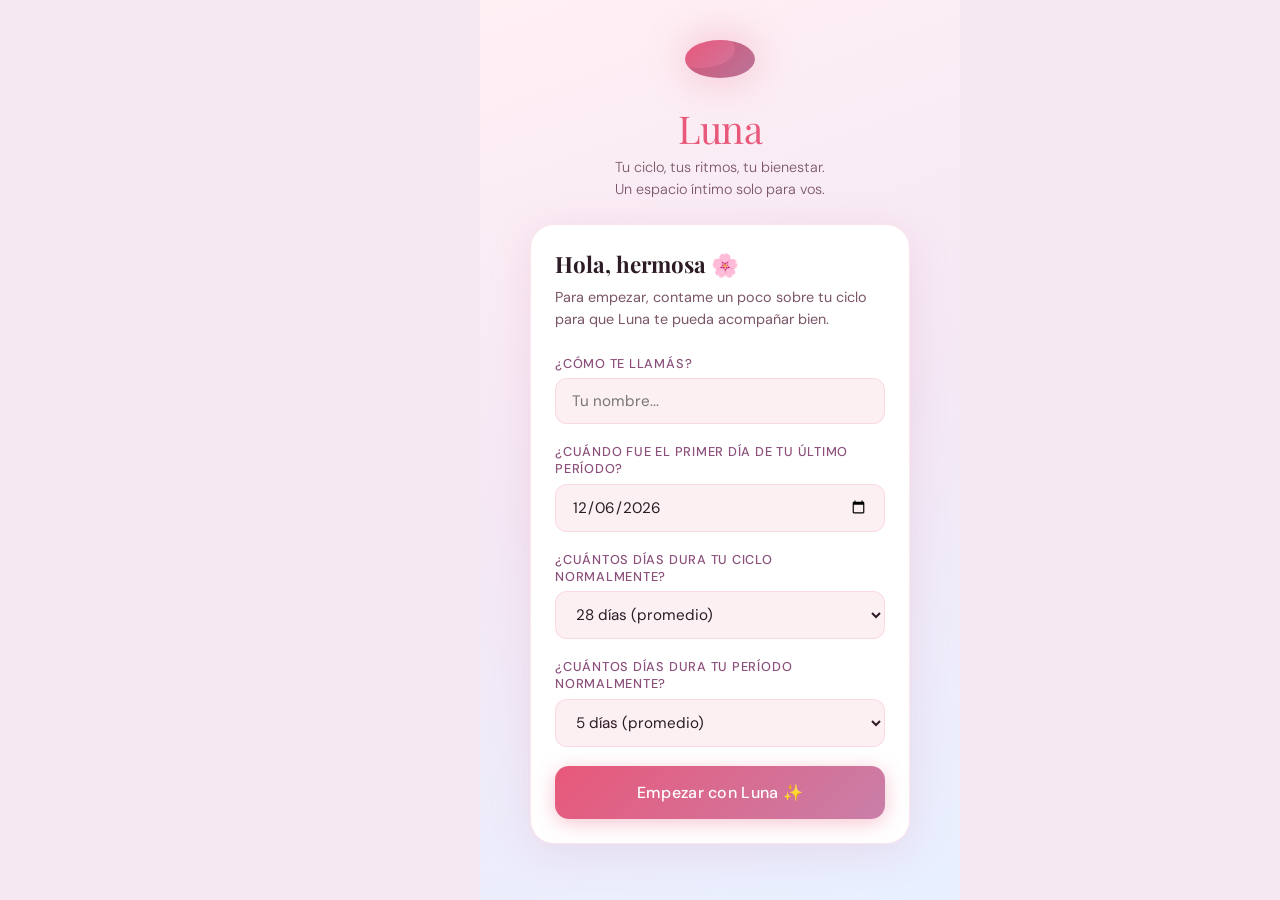
==== commit 7848d8d7: "Feat: centrar app en desktop y agregar favicon con logo Luna Co-Authored-By: Claude Sonnet 4.6 <nore" ====
--- a/Downloads/luna-ciclo-app-main/index.html
+++ b/Downloads/luna-ciclo-app-main/index.html
@@ -5,6 +5,15 @@
 <meta name="viewport" content="width=device-width, initial-scale=1.0, maximum-scale=1.0">
 <title>Luna — Tu ciclo, tu mundo</title>
 <link href="https://fonts.googleapis.com/css2?family=Playfair+Display:ital,wght@0,400;0,600;1,400&family=DM+Sans:wght@300;400;500&display=swap" rel="stylesheet">
+<link rel="icon" href="/favicon.png" type="image/png">
+<link rel="manifest" href="/manifest.json">
+<link rel="apple-touch-icon" href="/apple-touch-icon.png">
+<meta name="theme-color" content="#E8587A">
+<meta name="apple-mobile-web-app-capable" content="yes">
+<meta name="apple-mobile-web-app-status-bar-style" content="black-translucent">
+<meta name="apple-mobile-web-app-title" content="Luna">
+
+<meta name="msapplication-TileColor" content="#E8587A">
 <style>
   :root {
     --rose: #E8587A;
@@ -348,11 +357,11 @@
   body { display: block; }
   #splash { max-width: 100%; }
   @media (min-width: 500px) {
-    body { background: #F5E8F0; display: flex; justify-content: center; }
-    #app { background: var(--cream); max-width: 480px; }
+    body { background: #F5E8F0; display: flex; justify-content: center; align-items: flex-start; min-height: 100vh; }
+    #app { background: var(--cream); max-width: 480px; width: 480px; }
     .topbar, .tabs { max-width: 480px; }
     .bottom-nav { max-width: 480px; left: 50%; transform: translateX(-50%); }
-    #splash { max-width: 480px; }
+    #splash { max-width: 480px; width: 480px; margin: 0 auto; left: 50%; transform: translateX(-50%); }
   }
 </style>
 </head>
@@ -1187,6 +1196,69 @@
     initApp();
   }
 });
+
+// ===================== PWA / SERVICE WORKER =====================
+if ('serviceWorker' in navigator) {
+  window.addEventListener('load', () => {
+    navigator.serviceWorker.register('/sw.js')
+      .then(reg => {
+        reg.addEventListener('updatefound', () => {
+          const newWorker = reg.installing;
+          newWorker.addEventListener('statechange', () => {
+            if (newWorker.state === 'activated') showToast('Luna se actualizó ✨');
+          });
+        });
+      })
+      .catch(err => console.warn('[Luna PWA] SW no pudo registrarse:', err));
+  });
+}
+
+// ===================== A2HS INSTALL PROMPT =====================
+let deferredInstallPrompt = null;
+
+window.addEventListener('beforeinstallprompt', e => {
+  e.preventDefault();
+  deferredInstallPrompt = e;
+  setTimeout(() => { if (deferredInstallPrompt) showInstallBanner(); }, 30000);
+});
+
+function showInstallBanner() {
+  if (document.getElementById('install-banner')) return;
+  const banner = document.createElement('div');
+  banner.id = 'install-banner';
+  banner.style.cssText = `
+    position:fixed;bottom:100px;left:50%;transform:translateX(-50%);
+    background:white;border:1.5px solid var(--border);border-radius:16px;
+    padding:0.9rem 1.2rem;box-shadow:var(--shadow);z-index:500;
+    display:flex;align-items:center;gap:0.8rem;max-width:340px;width:90%;
+  `;
+  banner.innerHTML = `
+    <div style="font-size:1.6rem">🌙</div>
+    <div style="flex:1">
+      <div style="font-size:0.85rem;font-weight:600;color:var(--text)">Instalá Luna</div>
+      <div style="font-size:0.75rem;color:var(--text-muted)">Accedé sin internet desde tu pantalla de inicio</div>
+    </div>
+    <button onclick="installPWA()" style="padding:0.5rem 0.9rem;background:linear-gradient(135deg,var(--rose),var(--mauve));color:white;border:none;border-radius:10px;font-size:0.8rem;font-family:'DM Sans',sans-serif;cursor:pointer">Instalar</button>
+    <button onclick="document.getElementById('install-banner').remove()" style="background:none;border:none;font-size:1.2rem;color:var(--text-muted);cursor:pointer;padding:0">✕</button>
+  `;
+  document.body.appendChild(banner);
+  setTimeout(() => { if (document.getElementById('install-banner')) banner.remove(); }, 15000);
+}
+
+async function installPWA() {
+  if (!deferredInstallPrompt) return;
+  deferredInstallPrompt.prompt();
+  const { outcome } = await deferredInstallPrompt.userChoice;
+  deferredInstallPrompt = null;
+  const banner = document.getElementById('install-banner');
+  if (banner) banner.remove();
+  if (outcome === 'accepted') showToast('¡Luna instalada! 🌙✨');
+}
+
+window.addEventListener('appinstalled', () => {
+  deferredInstallPrompt = null;
+  showToast('¡Luna instalada en tu pantalla de inicio! 🌙');
+});
 </script>
 </body>
 </html>
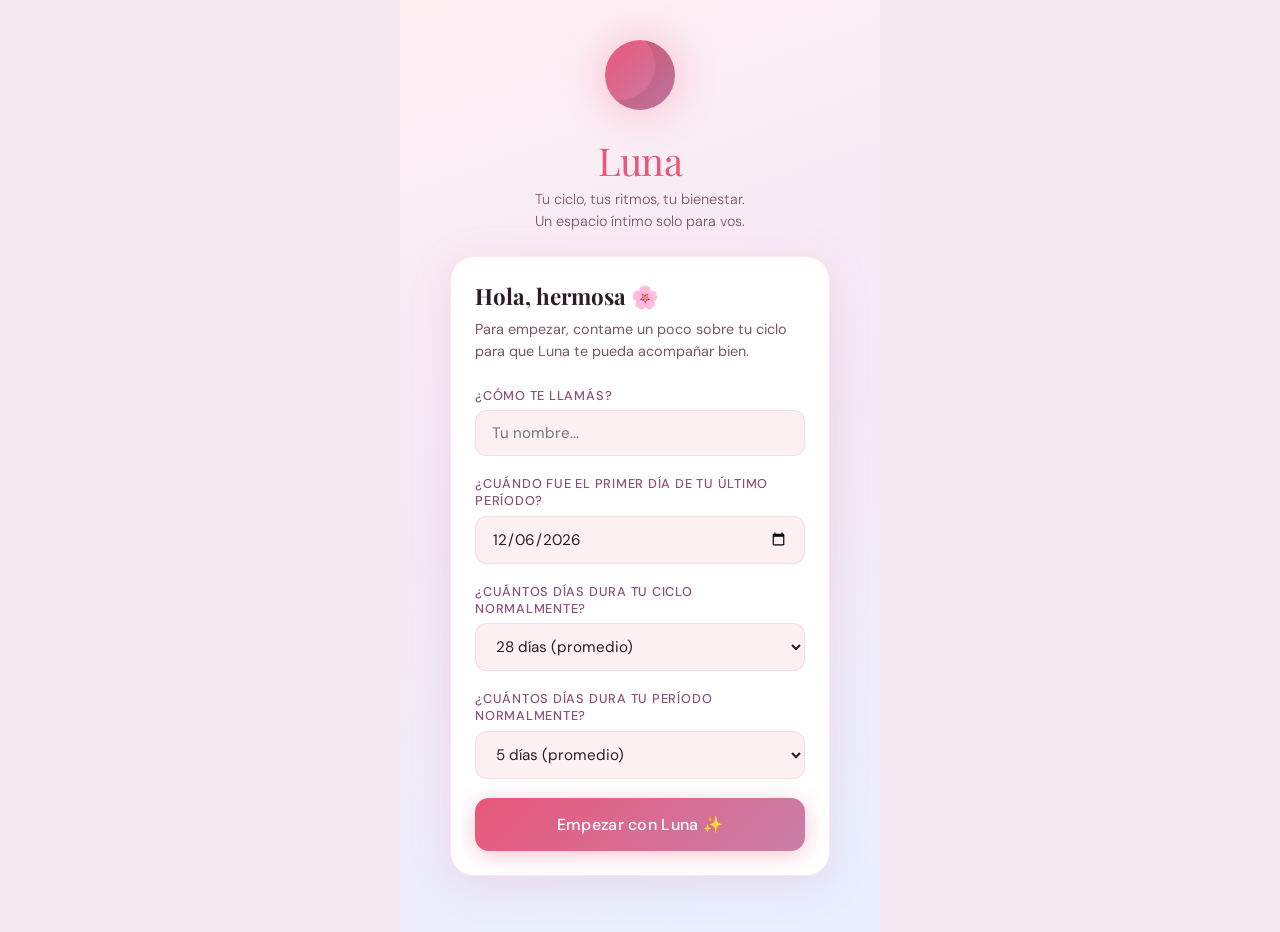
==== commit 2cf4073e: "Fix: centrar app correctamente en desktop con margin auto Co-Authored-By: Claude Sonnet 4.6 <noreply" ====
--- a/Downloads/luna-ciclo-app-main/index.html
+++ b/Downloads/luna-ciclo-app-main/index.html
@@ -357,11 +357,11 @@
   body { display: block; }
   #splash { max-width: 100%; }
   @media (min-width: 500px) {
-    body { background: #F5E8F0; display: flex; justify-content: center; align-items: flex-start; min-height: 100vh; }
-    #app { background: var(--cream); max-width: 480px; width: 480px; }
-    .topbar, .tabs { max-width: 480px; }
+    body { background: #F5E8F0; }
+    #app { background: var(--cream); max-width: 480px; margin: 0 auto; }
+    .topbar, .tabs { max-width: 480px; margin: 0 auto; }
     .bottom-nav { max-width: 480px; left: 50%; transform: translateX(-50%); }
-    #splash { max-width: 480px; width: 480px; margin: 0 auto; left: 50%; transform: translateX(-50%); }
+    #splash { max-width: 480px; margin: 0 auto; left: unset; transform: none; position: relative; }
   }
 </style>
 </head>
